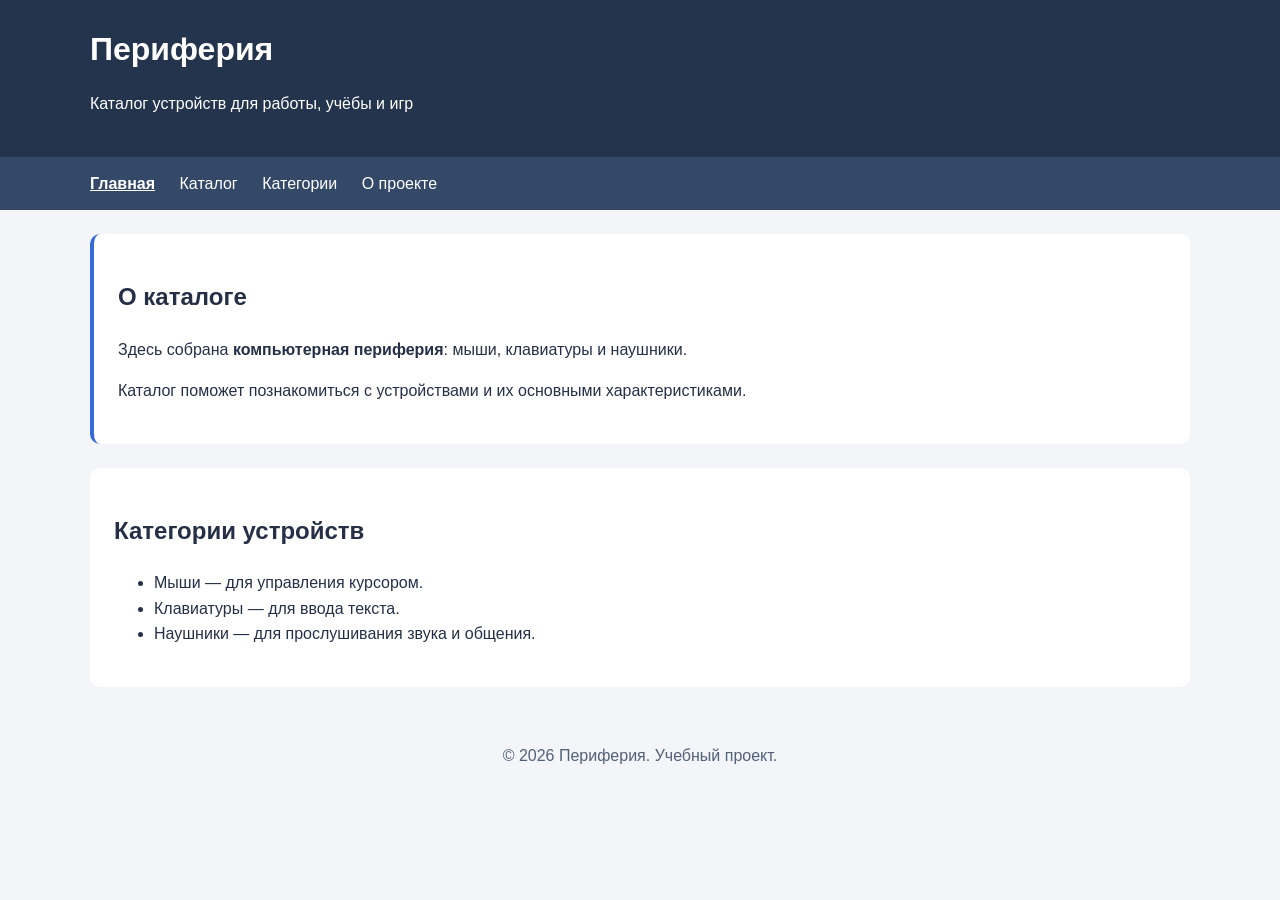
==== index.html @ 9208abf2 "feat: add initial peripheral catalog pages" ====
<!DOCTYPE html>
<html lang="ru">
<head>
    <meta charset="UTF-8">
    <meta name="viewport" content="width=device-width, initial-scale=1.0">
    <meta name="description"
          content="Учебный каталог компьютерных мышей, клавиатур и наушников.">

    <title>Периферия — главная</title>

    <link rel="stylesheet" href="css/style.css">
</head>
<body>
    <header class="site-header">
        <div class="container">
            <h1>Периферия</h1>
            <p>Каталог устройств для работы, учёбы и игр</p>
        </div>
    </header>

    <nav class="site-nav" aria-label="Основная навигация">
        <div class="container">
            <a href="index.html" aria-current="page">Главная</a>
            <a href="catalog.html">Каталог</a>
            <a href="#categories">Категории</a>
            <a href="#about">О проекте</a>
        </div>
    </nav>

    <main class="container">
        <section class="card" id="about">
            <h2>О каталоге</h2>
            <p>
                Здесь собрана <strong>компьютерная периферия</strong>:
                мыши, клавиатуры и наушники.
            </p>
            <p>
                Каталог поможет познакомиться с устройствами
                и их основными характеристиками.
            </p>
        </section>

        <section class="card" id="categories">
            <h2>Категории устройств</h2>
            <ul>
                <li>Мыши — для управления курсором.</li>
                <li>Клавиатуры — для ввода текста.</li>
                <li>Наушники — для прослушивания звука и общения.</li>
            </ul>
        </section>
    </main>

    <footer class="site-footer">
        <div class="container">
            <p>&copy; 2026 Периферия. Учебный проект.</p>
        </div>
    </footer>
</body>
</html>
---- css/style.css ----
/* Селектор тега: применяется ко всему телу страницы */
body {
    margin: 0;
    font-family: Arial, sans-serif;
    line-height: 1.6;
    color: #253047;
    background-color: #f3f5f8;
}

/* Селектор класса: ограничивает ширину содержимого */
.container {
    width: 90%;
    max-width: 1100px;
    margin: 0 auto;
}

.site-header {
    padding: 24px 0;
    color: #ffffff;
    background-color: #24344d;
}

.site-header h1 {
    margin: 0;
}

.site-nav {
    padding: 14px 0;
    background-color: #344968;
}

.site-nav a {
    display: inline-block;
    margin-right: 20px;
    color: #ffffff;
    text-decoration: none;
}

.site-nav a:hover {
    text-decoration: underline;
}

.card {
    margin: 24px 0;
    padding: 24px;
    background-color: #ffffff;
    border-radius: 10px;
}

/* Селектор идентификатора: применяется к одному разделу */
#about {
    border-left: 4px solid #356bd6;
}

.site-footer {
    padding: 16px 0;
    color: #526078;
    text-align: center;
}

/* Выделение ссылки на текущую страницу */
.site-nav a[aria-current="page"] {
    font-weight: bold;
    text-decoration: underline;
}

.catalog-section {
    padding: 24px 0;
}

/* Сетка автоматически подбирает количество столбцов */
.product-grid {
    display: grid;
    grid-template-columns: repeat(auto-fit, minmax(220px, 1fr));
    gap: 20px;
}

.product-card {
    margin: 0;
}

.product-card h3 {
    margin-top: 0;
}

.product-card ul {
    padding-left: 20px;
}

.product-image {
    display: block;
    width: 100%;
    height: 180px;
    object-fit: contain;
    margin-bottom: 16px;
}

.product-image-large {
    max-width: 400px;
    height: 260px;
    margin: 0 auto 24px;
}

.details-link {
    color: #2457b5;
    font-weight: bold;
}

.details-link:hover {
    text-decoration: none;
}

.specs-table {
    width: 100%;
    border-collapse: collapse;
}

.specs-table caption {
    margin-bottom: 10px;
    text-align: left;
    color: #526078;
}

.specs-table th,
.specs-table td {
    padding: 12px;
    border: 1px solid #d5dce6;
    text-align: left;
    /* Позволяет длинным словам переноситься в узких ячейках. */
    overflow-wrap: anywhere;
}

.specs-table thead {
    background-color: #edf2fa;
}

.selection-tip {
    border-left: 4px solid #356bd6;
}
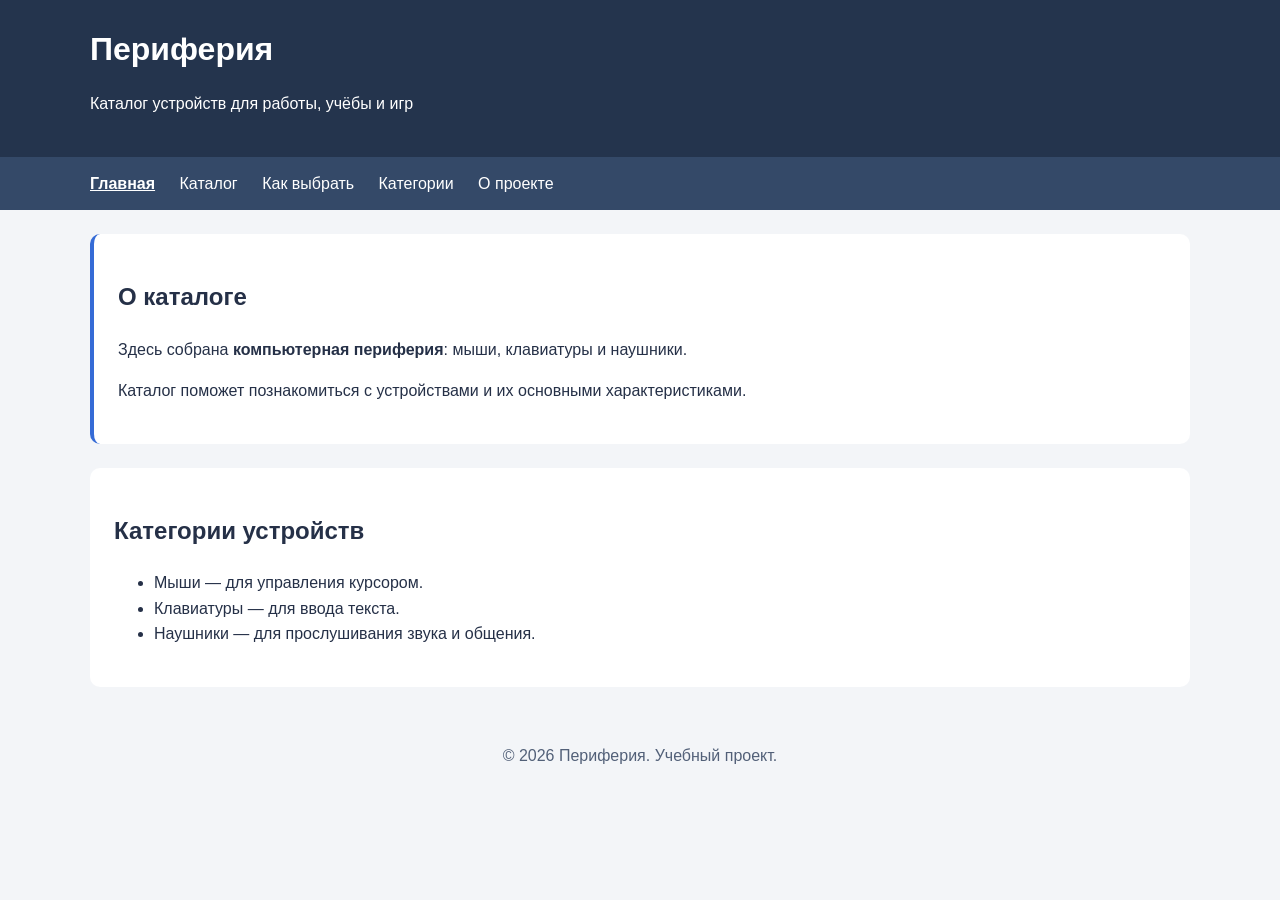
==== commit f7f18c24: "feat(guide): add peripheral selection guide" ====
--- a/index.html
+++ b/index.html
@@ -22,8 +22,9 @@
         <div class="container">
             <a href="index.html" aria-current="page">Главная</a>
             <a href="catalog.html">Каталог</a>
-            <a href="#categories">Категории</a>
-            <a href="#about">О проекте</a>
+            <a href="guide.html">Как выбрать</a>
+            <a href="index.html#categories">Категории</a>
+            <a href="index.html#about">О проекте</a>
         </div>
     </nav>
 
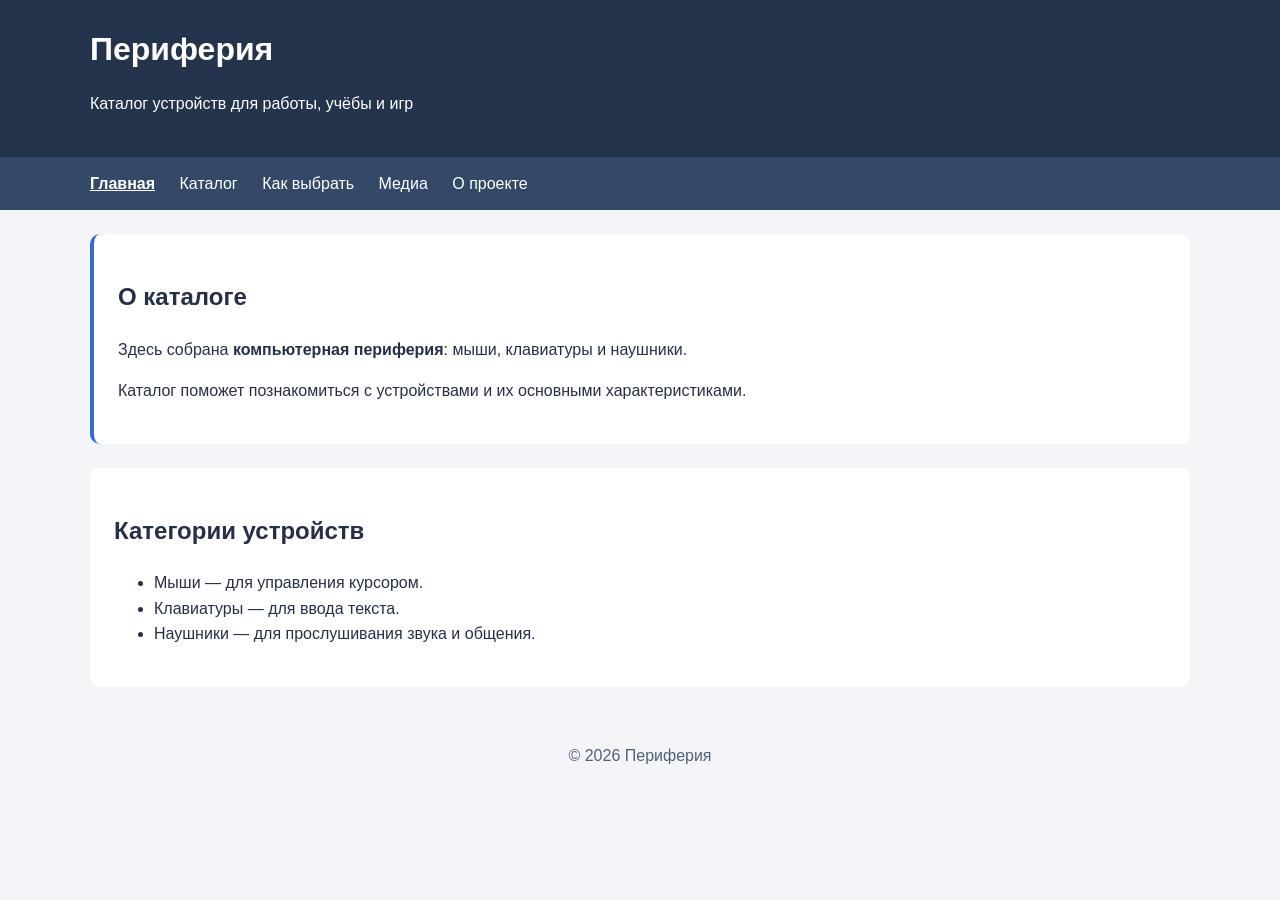
==== commit 38cc2a7e: "feat(media): add media page and simplify site copy" ====
--- a/index.html
+++ b/index.html
@@ -4,7 +4,7 @@
     <meta charset="UTF-8">
     <meta name="viewport" content="width=device-width, initial-scale=1.0">
     <meta name="description"
-          content="Учебный каталог компьютерных мышей, клавиатур и наушников.">
+          content="Каталог компьютерных мышей, клавиатур и наушников.">
 
     <title>Периферия — главная</title>
 
@@ -23,8 +23,8 @@
             <a href="index.html" aria-current="page">Главная</a>
             <a href="catalog.html">Каталог</a>
             <a href="guide.html">Как выбрать</a>
-            <a href="index.html#categories">Категории</a>
-            <a href="index.html#about">О проекте</a>
+            <a href="media.html">Медиа</a>
+            <a href="about.html">О проекте</a>
         </div>
     </nav>
 
@@ -53,7 +53,7 @@
 
     <footer class="site-footer">
         <div class="container">
-            <p>&copy; 2026 Периферия. Учебный проект.</p>
+            <p>&copy; 2026 Периферия</p>
         </div>
     </footer>
 </body>
--- a/css/style.css
+++ b/css/style.css
@@ -137,3 +137,13 @@
 .selection-tip {
     border-left: 4px solid #356bd6;
 }
+
+video,
+audio {
+    display: block;
+    width: 100%;
+}
+
+video {
+    height: auto;
+}
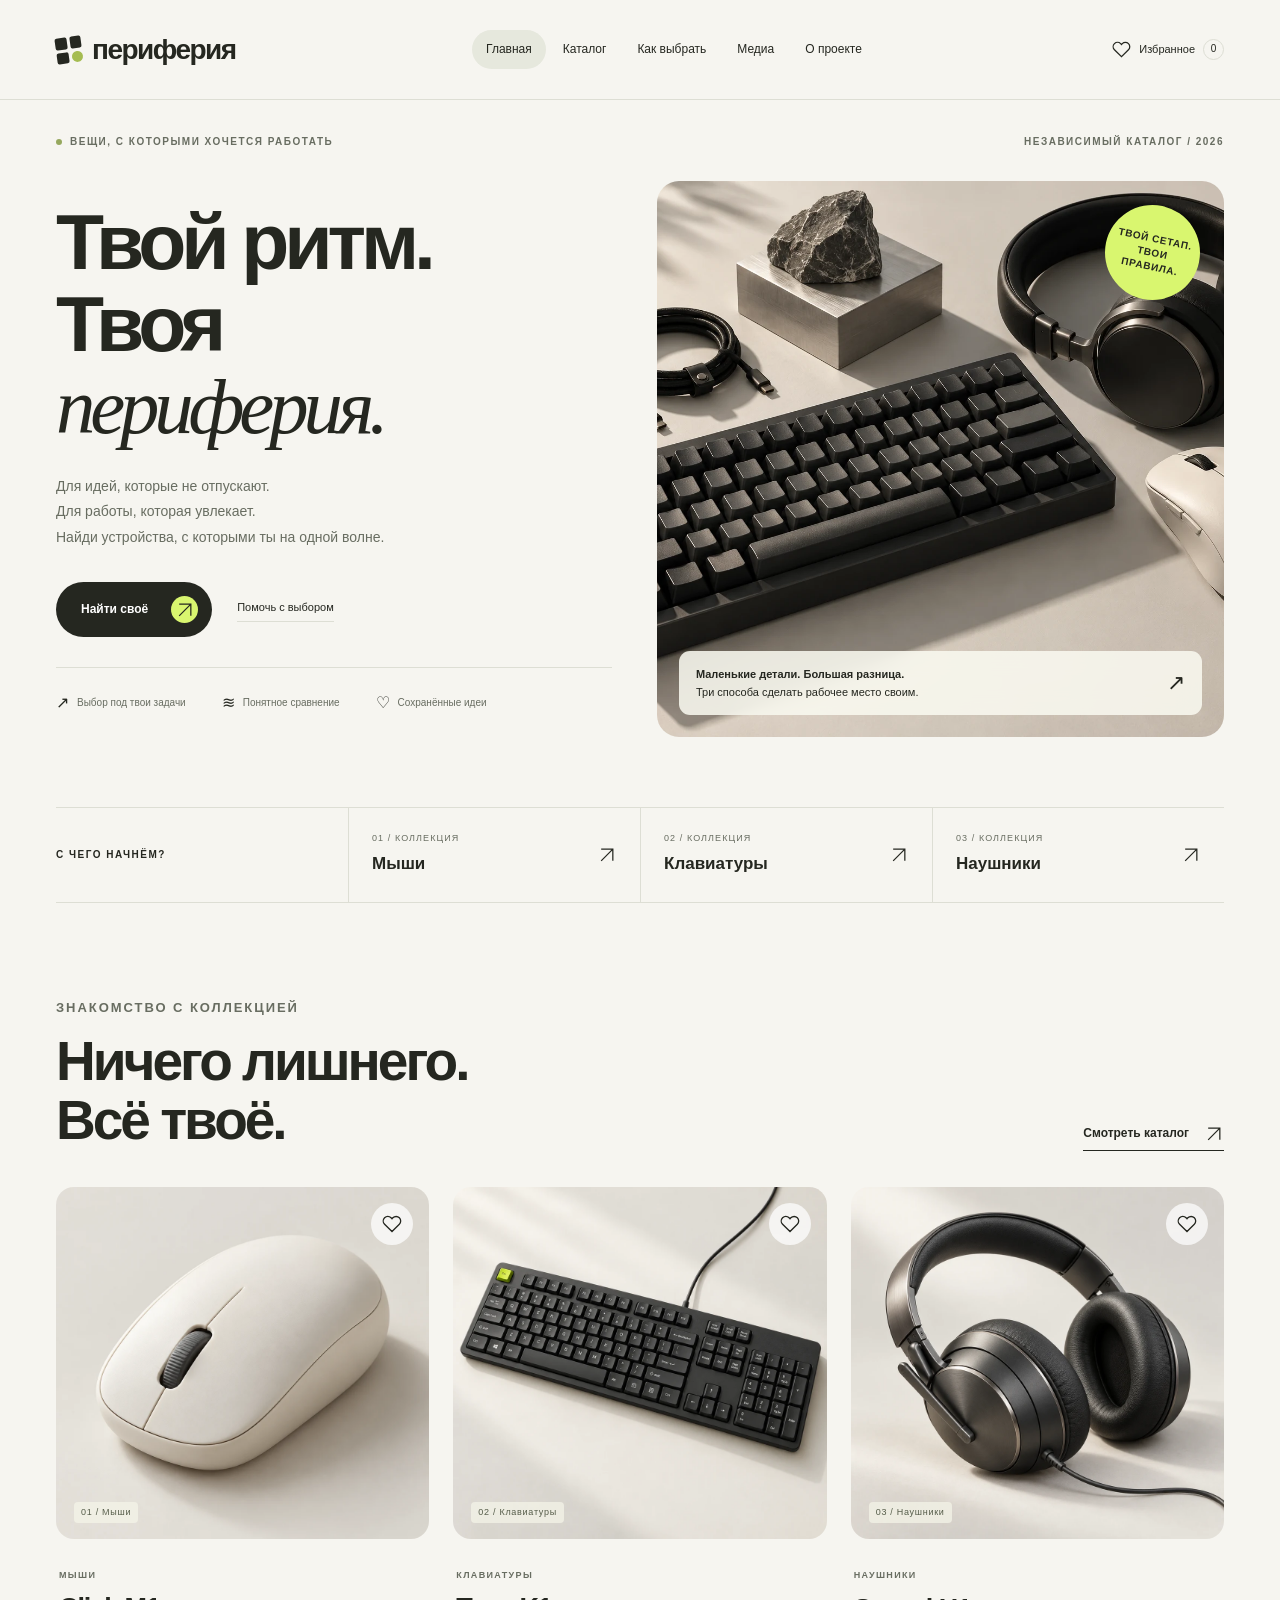
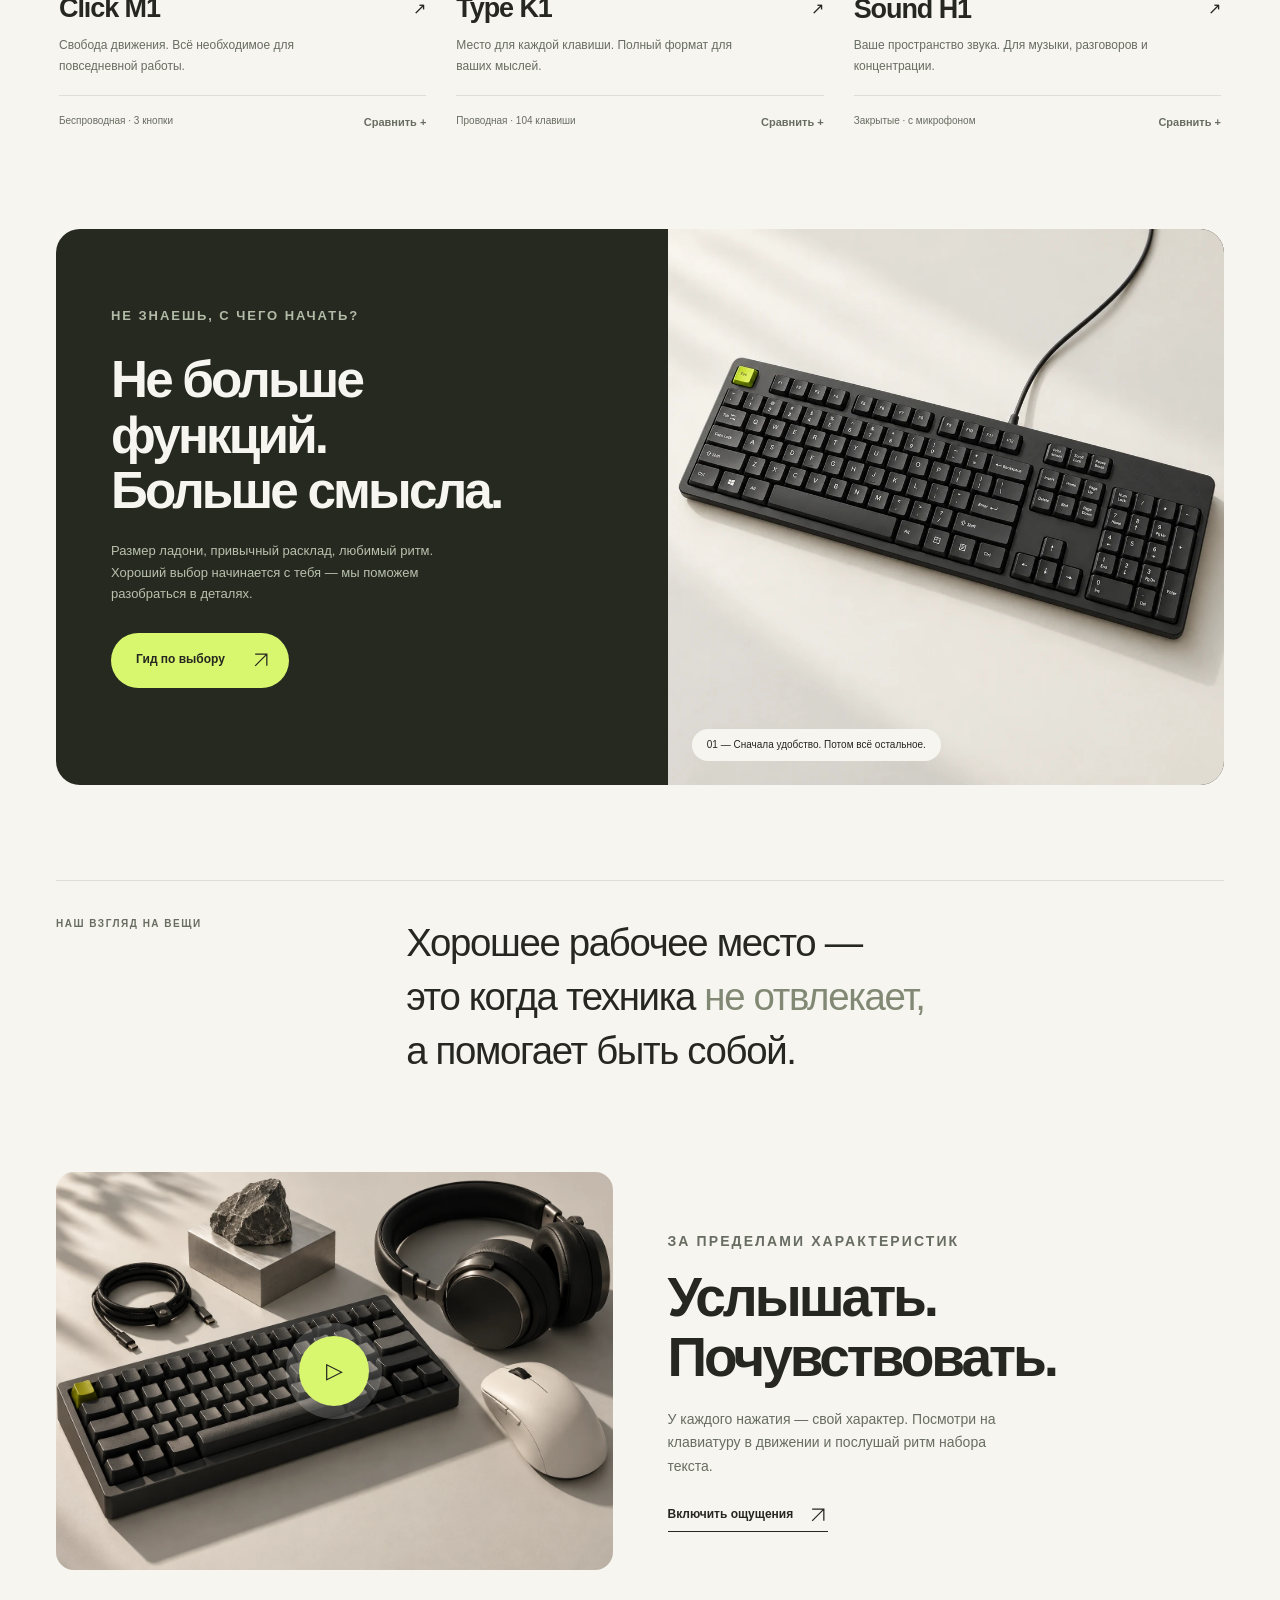
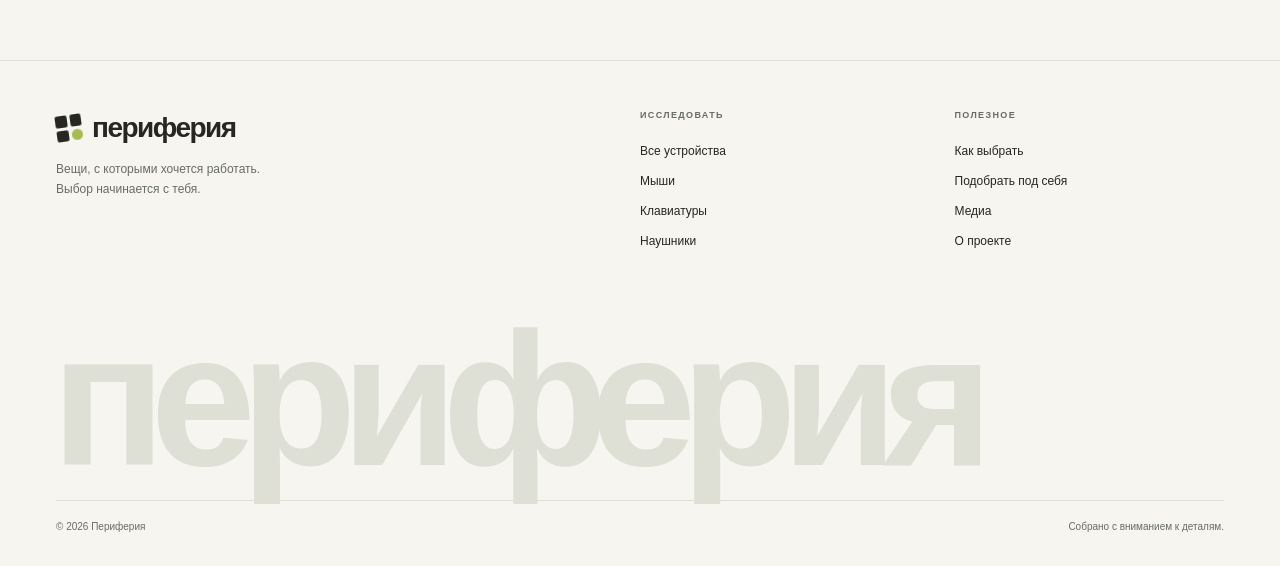
==== commit f64af4b1: "feat: redesign catalog and add interactive selection tools" ====
--- a/index.html
+++ b/index.html
@@ -1,60 +1,519 @@
 <!DOCTYPE html>
 <html lang="ru">
-<head>
+  <head>
     <meta charset="UTF-8">
-    <meta name="viewport" content="width=device-width, initial-scale=1.0">
-    <meta name="description"
-          content="Каталог компьютерных мышей, клавиатур и наушников.">
-
-    <title>Периферия — главная</title>
-
+    <meta name="viewport" content="width=device-width, initial-scale=1">
+    <meta name="theme-color" content="#f6f5f0">
+    <meta name="description" content="Мыши, клавиатуры и наушники для вашего рабочего пространства. Сравнивайте устройства, сохраняйте избранное и находите своё.">
+    <meta property="og:title" content="Периферия — вещи в твоём ритме">
+    <meta property="og:description" content="Мыши, клавиатуры и наушники для вашего рабочего пространства. Сравнивайте устройства, сохраняйте избранное и находите своё.">
+    <meta property="og:type" content="website">
+    <meta property="og:locale" content="ru_RU">
+    <title>
+      Периферия — вещи в твоём ритме
+    </title>
+    <link rel="icon" href="images/favicon.svg" type="image/svg+xml">
     <link rel="stylesheet" href="css/style.css">
-</head>
-<body>
+    <script src="js/app.js" defer>
+    </script>
+  </head>
+  <body>
+    <a class="skip-link" href="#main">
+      К содержанию
+    </a>
     <header class="site-header">
-        <div class="container">
-            <h1>Периферия</h1>
-            <p>Каталог устройств для работы, учёбы и игр</p>
-        </div>
+      <div class="container header-inner">
+        <a class="logo" href="index.html" aria-label="Периферия — главная">
+          <span class="logo-symbol" aria-hidden="true">
+            <i>
+            </i>
+            <i>
+            </i>
+            <i>
+            </i>
+            <i>
+            </i>
+          </span>
+          периферия
+        </a>
+        <nav class="main-nav" id="main-navigation" data-mobile-nav aria-label="Основная навигация">
+          <a href="index.html" aria-current="page">
+            Главная
+          </a>
+          <a href="catalog.html">
+            Каталог
+          </a>
+          <a href="guide.html">
+            Как выбрать
+          </a>
+          <a href="media.html">
+            Медиа
+          </a>
+          <a href="about.html">
+            О проекте
+          </a>
+        </nav>
+        <div class="header-actions">
+          <a class="favorite-link" href="catalog.html?favorites=1" aria-label="Открыть избранное">
+            <svg width="19" height="19" viewBox="0 0 24 24" fill="none" stroke="currentColor" stroke-width="1.6" aria-hidden="true">
+              <path d="M20.8 4.6a5.5 5.5 0 0 0-7.8 0L12 5.7l-1.1-1.1a5.5 5.5 0 0 0-7.8 7.8L12 21l8.8-8.6a5.5 5.5 0 0 0 0-7.8Z"/>
+            </svg>
+            <span>
+              Избранное
+            </span>
+            <span class="counter" data-favorite-count>
+              0
+            </span>
+          </a>
+          <button class="menu-toggle" type="button" data-menu-toggle aria-controls="main-navigation" aria-expanded="false" aria-label="Открыть меню">
+            <svg width="20" height="20" viewBox="0 0 24 24" fill="none" stroke="currentColor" stroke-width="1.5" aria-hidden="true">
+              <path d="M4 8h16M4 16h16"/>
+            </svg>
+          </button>
+        </div>
+      </div>
     </header>
-
-    <nav class="site-nav" aria-label="Основная навигация">
-        <div class="container">
-            <a href="index.html" aria-current="page">Главная</a>
-            <a href="catalog.html">Каталог</a>
-            <a href="guide.html">Как выбрать</a>
-            <a href="media.html">Медиа</a>
-            <a href="about.html">О проекте</a>
-        </div>
-    </nav>
-
-    <main class="container">
-        <section class="card" id="about">
-            <h2>О каталоге</h2>
+    <main id="main">
+      <div class="container hero">
+        <div class="hero-topline eyebrow">
+          <span class="live-dot">
+            Вещи, с которыми хочется работать
+          </span>
+          <span>
+            Независимый каталог / 2026
+          </span>
+        </div>
+        <div class="hero-grid">
+          <div class="hero-copy">
+            <h1>
+              Твой ритм.
+              <br>
+              Твоя
+              <br>
+              <em>
+                периферия.
+              </em>
+            </h1>
+            <p class="hero-description">
+              Для идей, которые не отпускают.
+              <br>
+              Для работы, которая увлекает.
+              <br>
+              Найди устройства, с которыми ты на одной волне.
+            </p>
+            <div class="hero-cta">
+              <a class="button " href="catalog.html">
+                Найти своё
+                <span class="arrow-circle">
+                  <svg width="20" height="20" viewBox="0 0 24 24" fill="none" stroke="currentColor" stroke-width="1.5" aria-hidden="true">
+                    <path d="M5 19 19 5M5 5h14v14"/>
+                  </svg>
+                </span>
+              </a>
+              <a class="hero-secondary" href="guide.html#finder">
+                Помочь с выбором
+              </a>
+            </div>
+            <div class="hero-notes">
+              <span>
+                <b>
+                  ↗
+                </b>
+                Выбор под твои задачи
+              </span>
+              <span>
+                <b>
+                  ≋
+                </b>
+                Понятное сравнение
+              </span>
+              <span>
+                <b>
+                  ♡
+                </b>
+                Сохранённые идеи
+              </span>
+            </div>
+          </div>
+          <div class="hero-visual">
+            <img src="images/hero.webp" alt="Клавиатура, мышь и наушники в лаконичном рабочем пространстве" width="1536" height="1024" fetchpriority="high">
+            <span class="hero-sticker" aria-hidden="true">
+              ТВОЙ СЕТАП.
+              <br>
+              ТВОИ
+              <br>
+              ПРАВИЛА.
+            </span>
+            <a class="photo-caption" href="catalog.html">
+              <span>
+                <strong>
+                  Маленькие детали. Большая разница.
+                </strong>
+                <br>
+                Три способа сделать рабочее место своим.
+              </span>
+              <span class="caption-arrow">
+                ↗
+              </span>
+            </a>
+          </div>
+        </div>
+      </div>
+      <div class="container category-strip" id="categories">
+        <div class="category-intro eyebrow">
+          С чего начнём?
+        </div>
+        <a href="catalog.html?category=mouse">
+          <span>
+            <small>
+              01 / КОЛЛЕКЦИЯ
+            </small>
+            <strong>
+              Мыши
+            </strong>
+          </span>
+          <svg width="20" height="20" viewBox="0 0 24 24" fill="none" stroke="currentColor" stroke-width="1.5" aria-hidden="true">
+            <path d="M5 19 19 5M5 5h14v14"/>
+          </svg>
+        </a>
+        <a href="catalog.html?category=keyboard">
+          <span>
+            <small>
+              02 / КОЛЛЕКЦИЯ
+            </small>
+            <strong>
+              Клавиатуры
+            </strong>
+          </span>
+          <svg width="20" height="20" viewBox="0 0 24 24" fill="none" stroke="currentColor" stroke-width="1.5" aria-hidden="true">
+            <path d="M5 19 19 5M5 5h14v14"/>
+          </svg>
+        </a>
+        <a href="catalog.html?category=headphones">
+          <span>
+            <small>
+              03 / КОЛЛЕКЦИЯ
+            </small>
+            <strong>
+              Наушники
+            </strong>
+          </span>
+          <svg width="20" height="20" viewBox="0 0 24 24" fill="none" stroke="currentColor" stroke-width="1.5" aria-hidden="true">
+            <path d="M5 19 19 5M5 5h14v14"/>
+          </svg>
+        </a>
+      </div>
+      <section class="container section" data-reveal>
+        <div class="section-heading">
+          <div>
+            <p class="eyebrow">
+              Знакомство с коллекцией
+            </p>
+            <h2>
+              Ничего лишнего.
+              <br>
+              Всё твоё.
+            </h2>
+          </div>
+          <a class="text-link" href="catalog.html">
+            Смотреть каталог
+            <svg width="20" height="20" viewBox="0 0 24 24" fill="none" stroke="currentColor" stroke-width="1.5" aria-hidden="true">
+              <path d="M5 19 19 5M5 5h14v14"/>
+            </svg>
+          </a>
+        </div>
+        <div class="product-grid" data-product-grid>
+          <article class="product-card">
+            <div class="product-visual">
+              <a href="mouse.html">
+                <img src="images/mouse-studio.webp" alt="Мыши: Click M1" width="1000" height="1000" loading="lazy">
+              </a>
+              <button class="icon-button favorite-button" data-favorite="mouse" aria-pressed="false" aria-label="Добавить Click M1 в избранное">
+                <svg width="19" height="19" viewBox="0 0 24 24" fill="none" stroke="currentColor" stroke-width="1.6" aria-hidden="true">
+                  <path d="M20.8 4.6a5.5 5.5 0 0 0-7.8 0L12 5.7l-1.1-1.1a5.5 5.5 0 0 0-7.8 7.8L12 21l8.8-8.6a5.5 5.5 0 0 0 0-7.8Z"/>
+                </svg>
+              </button>
+              <span class="product-index">
+                01 / Мыши
+              </span>
+            </div>
+            <div class="product-meta">
+              <span class="eyebrow">
+                Мыши
+              </span>
+              <a class="product-title" href="mouse.html">
+                <h3>
+                  Click M1
+                </h3>
+              </a>
+              <p>
+                Свобода движения. Всё необходимое для повседневной работы.
+              </p>
+              <div class="product-bottom">
+                <span>
+                  Беспроводная · 3 кнопки
+                </span>
+                <button class="text-button" data-compare="mouse" aria-pressed="false">
+                  Сравнить +
+                </button>
+              </div>
+            </div>
+          </article>
+          <article class="product-card">
+            <div class="product-visual">
+              <a href="keyboard.html">
+                <img src="images/keyboard-studio.webp" alt="Клавиатуры: Type K1" width="1000" height="1000" loading="lazy">
+              </a>
+              <button class="icon-button favorite-button" data-favorite="keyboard" aria-pressed="false" aria-label="Добавить Type K1 в избранное">
+                <svg width="19" height="19" viewBox="0 0 24 24" fill="none" stroke="currentColor" stroke-width="1.6" aria-hidden="true">
+                  <path d="M20.8 4.6a5.5 5.5 0 0 0-7.8 0L12 5.7l-1.1-1.1a5.5 5.5 0 0 0-7.8 7.8L12 21l8.8-8.6a5.5 5.5 0 0 0 0-7.8Z"/>
+                </svg>
+              </button>
+              <span class="product-index">
+                02 / Клавиатуры
+              </span>
+            </div>
+            <div class="product-meta">
+              <span class="eyebrow">
+                Клавиатуры
+              </span>
+              <a class="product-title" href="keyboard.html">
+                <h3>
+                  Type K1
+                </h3>
+              </a>
+              <p>
+                Место для каждой клавиши. Полный формат для ваших мыслей.
+              </p>
+              <div class="product-bottom">
+                <span>
+                  Проводная · 104 клавиши
+                </span>
+                <button class="text-button" data-compare="keyboard" aria-pressed="false">
+                  Сравнить +
+                </button>
+              </div>
+            </div>
+          </article>
+          <article class="product-card">
+            <div class="product-visual">
+              <a href="headphones.html">
+                <img src="images/headphones-studio.webp" alt="Наушники: Sound H1" width="1000" height="1000" loading="lazy">
+              </a>
+              <button class="icon-button favorite-button" data-favorite="headphones" aria-pressed="false" aria-label="Добавить Sound H1 в избранное">
+                <svg width="19" height="19" viewBox="0 0 24 24" fill="none" stroke="currentColor" stroke-width="1.6" aria-hidden="true">
+                  <path d="M20.8 4.6a5.5 5.5 0 0 0-7.8 0L12 5.7l-1.1-1.1a5.5 5.5 0 0 0-7.8 7.8L12 21l8.8-8.6a5.5 5.5 0 0 0 0-7.8Z"/>
+                </svg>
+              </button>
+              <span class="product-index">
+                03 / Наушники
+              </span>
+            </div>
+            <div class="product-meta">
+              <span class="eyebrow">
+                Наушники
+              </span>
+              <a class="product-title" href="headphones.html">
+                <h3>
+                  Sound H1
+                </h3>
+              </a>
+              <p>
+                Ваше пространство звука. Для музыки, разговоров и концентрации.
+              </p>
+              <div class="product-bottom">
+                <span>
+                  Закрытые · с микрофоном
+                </span>
+                <button class="text-button" data-compare="headphones" aria-pressed="false">
+                  Сравнить +
+                </button>
+              </div>
+            </div>
+          </article>
+        </div>
+      </section>
+      <section class="container" data-reveal>
+        <div class="editorial-panel">
+          <div class="editorial-copy">
+            <p class="eyebrow">
+              Не знаешь, с чего начать?
+            </p>
+            <h2>
+              Не больше
+              <br>
+              функций.
+              <br>
+              Больше смысла.
+            </h2>
             <p>
-                Здесь собрана <strong>компьютерная периферия</strong>:
-                мыши, клавиатуры и наушники.
-            </p>
+              Размер ладони, привычный расклад, любимый ритм. Хороший выбор начинается с тебя — мы поможем разобраться в деталях.
+            </p>
+            <a class="button button--lime" href="guide.html">
+              Гид по выбору
+              <span class="arrow-circle">
+                <svg width="20" height="20" viewBox="0 0 24 24" fill="none" stroke="currentColor" stroke-width="1.5" aria-hidden="true">
+                  <path d="M5 19 19 5M5 5h14v14"/>
+                </svg>
+              </span>
+            </a>
+          </div>
+          <div class="editorial-art">
+            <img src="images/keyboard-studio.webp" alt="Полноразмерная клавиатура с акцентной клавишей" width="1000" height="1000" loading="lazy">
+            <span class="mini-label">
+              01 — Сначала удобство. Потом всё остальное.
+            </span>
+          </div>
+        </div>
+      </section>
+      <section class="container section" data-reveal>
+        <div class="manifesto">
+          <p class="eyebrow">
+            Наш взгляд на вещи
+          </p>
+          <p class="manifesto-text">
+            Хорошее рабочее место —
+            <br>
+            это когда техника
+            <span>
+              не отвлекает,
+            </span>
+            <br>
+            а помогает быть собой.
+          </p>
+        </div>
+      </section>
+      <section class="container media-teaser" data-reveal>
+        <a href="media.html" class="teaser-image" aria-label="Перейти к видео и звуку клавиатуры">
+          <img src="images/hero.webp" alt="Детали рабочего пространства" width="1536" height="1024" loading="lazy">
+          <span class="teaser-play">
+            <span aria-hidden="true">
+              ▷
+            </span>
+          </span>
+        </a>
+        <div class="teaser-copy">
+          <p class="eyebrow">
+            За пределами характеристик
+          </p>
+          <h2>
+            Услышать.
+            <br>
+            Почувствовать.
+          </h2>
+          <p>
+            У каждого нажатия — свой характер. Посмотри на клавиатуру в движении и послушай ритм набора текста.
+          </p>
+          <a class="text-link" href="media.html">
+            Включить ощущения
+            <svg width="20" height="20" viewBox="0 0 24 24" fill="none" stroke="currentColor" stroke-width="1.5" aria-hidden="true">
+              <path d="M5 19 19 5M5 5h14v14"/>
+            </svg>
+          </a>
+        </div>
+      </section>
+    </main>
+    <footer class="site-footer">
+      <div class="container">
+        <div class="footer-top">
+          <div class="footer-brand">
+            <a class="logo" href="index.html" aria-label="Периферия — главная">
+              <span class="logo-symbol" aria-hidden="true">
+                <i>
+                </i>
+                <i>
+                </i>
+                <i>
+                </i>
+                <i>
+                </i>
+              </span>
+              периферия
+            </a>
             <p>
-                Каталог поможет познакомиться с устройствами
-                и их основными характеристиками.
-            </p>
-        </section>
-
-        <section class="card" id="categories">
-            <h2>Категории устройств</h2>
-            <ul>
-                <li>Мыши — для управления курсором.</li>
-                <li>Клавиатуры — для ввода текста.</li>
-                <li>Наушники — для прослушивания звука и общения.</li>
-            </ul>
-        </section>
-    </main>
-
-    <footer class="site-footer">
-        <div class="container">
-            <p>&copy; 2026 Периферия</p>
-        </div>
+              Вещи, с которыми хочется работать.
+              <br>
+              Выбор начинается с тебя.
+            </p>
+          </div>
+          <div class="footer-links">
+            <p class="eyebrow">
+              Исследовать
+            </p>
+            <a href="catalog.html">
+              Все устройства
+            </a>
+            <a href="catalog.html?category=mouse">
+              Мыши
+            </a>
+            <a href="catalog.html?category=keyboard">
+              Клавиатуры
+            </a>
+            <a href="catalog.html?category=headphones">
+              Наушники
+            </a>
+          </div>
+          <div class="footer-links">
+            <p class="eyebrow">
+              Полезное
+            </p>
+            <a href="guide.html">
+              Как выбрать
+            </a>
+            <a href="guide.html#finder">
+              Подобрать под себя
+            </a>
+            <a href="media.html">
+              Медиа
+            </a>
+            <a href="about.html">
+              О проекте
+            </a>
+          </div>
+        </div>
+        <div class="footer-word" aria-hidden="true">
+          периферия
+        </div>
+        <div class="footer-bottom">
+          <span>
+            © 2026 Периферия
+          </span>
+          <span>
+            Собрано с вниманием к деталям.
+          </span>
+        </div>
+      </div>
     </footer>
-</body>
+    <div class="compare-bar" data-compare-bar hidden>
+      <span>
+        В сравнении:
+        <b data-compare-count>
+          0
+        </b>
+      </span>
+      <button class="button button--lime" type="button" data-open-compare>
+        Сравнить устройства
+        <svg width="20" height="20" viewBox="0 0 24 24" fill="none" stroke="currentColor" stroke-width="1.5" aria-hidden="true">
+          <path d="M5 19 19 5M5 5h14v14"/>
+        </svg>
+      </button>
+      <button type="button" data-clear-compare>
+        Сбросить
+      </button>
+    </div>
+    <dialog class="compare-dialog" id="compare-dialog" aria-labelledby="compare-title">
+      <div class="dialog-heading">
+        <h2 id="compare-title">
+          Всё рядом.
+        </h2>
+        <button type="button" class="icon-button" data-close-dialog aria-label="Закрыть сравнение">
+          ✕
+        </button>
+      </div>
+      <div data-compare-content>
+      </div>
+    </dialog>
+    <div class="toast" data-toast role="status" hidden>
+    </div>
+  </body>
 </html>
--- a/css/style.css
+++ b/css/style.css
@@ -1,149 +1,2221 @@
-/* Селектор тега: применяется ко всему телу страницы */
+:root {
+  --paper:#f6f5f0;
+  --ink:#252720;
+  --muted:#686d61;
+  --line:#ddded4;
+  --lime:#d9f66f;
+  --surface:#eeeee6;
+  --dark:#252920;
+}
+
+* {
+  box-sizing:border-box;
+}
+
+html {
+  scroll-behavior:smooth;
+  scroll-padding-top:35px;
+}
+
 body {
-    margin: 0;
-    font-family: Arial, sans-serif;
-    line-height: 1.6;
-    color: #253047;
-    background-color: #f3f5f8;
-}
-
-/* Селектор класса: ограничивает ширину содержимого */
+  margin:0;
+  background:var(--paper);
+  color:var(--ink);
+  font:16px/1.65 'Segoe UI',Arial,sans-serif;
+  -webkit-font-smoothing:antialiased;
+}
+
+button,input,select {
+  font:inherit;
+  color:inherit;
+}
+
+a {
+  color:inherit;
+  text-decoration:none;
+}
+
+button {
+  cursor:pointer;
+}
+
+img,video {
+  display:block;
+  max-width:100%;
+}
+
+svg {
+  vertical-align:middle;
+  flex-shrink:0;
+}
+
+h1,h2,h3,p {
+  margin:0;
+}
+
+h1,h2,h3 {
+  font-weight:550;
+  line-height:1.08;
+  letter-spacing:-.055em;
+}
+
+h1 {
+  font-size:clamp(54px,7vw,100px);
+}
+
+h2 {
+  font-size:clamp(36px,4.3vw,64px);
+}
+
+h3 {
+  font-size:27px;
+  letter-spacing:-.04em;
+}
+
+p {
+  color:var(--muted);
+}
+
+[hidden] {
+  display:none!important;
+}
+
+::selection {
+  background:var(--lime);
+}
+
+:focus-visible {
+  outline:3px solid #708b30;
+  outline-offset:5px;
+}
+
+button:disabled {
+  opacity:.45;
+  cursor:default;
+}
+
 .container {
-    width: 90%;
-    max-width: 1100px;
-    margin: 0 auto;
+  width:calc(100% - 112px);
+  max-width:1360px;
+  margin-inline:auto;
+}
+
+.section {
+  padding-block:95px;
+}
+
+.eyebrow {
+  font-size:10px;
+  letter-spacing:.15em;
+  text-transform:uppercase;
+  font-weight:650;
+  line-height:1.5;
+}
+
+.muted {
+  color:var(--muted);
+}
+
+.skip-link {
+  position:fixed;
+  top:-100px;
+  left:20px;
+  z-index:100;
+  padding:12px;
+  background:var(--lime);
+}
+
+.skip-link:focus {
+  top:10px;
 }
 
 .site-header {
-    padding: 24px 0;
-    color: #ffffff;
-    background-color: #24344d;
-}
-
-.site-header h1 {
-    margin: 0;
-}
-
-.site-nav {
-    padding: 14px 0;
-    background-color: #344968;
-}
-
-.site-nav a {
-    display: inline-block;
-    margin-right: 20px;
-    color: #ffffff;
-    text-decoration: none;
-}
-
-.site-nav a:hover {
-    text-decoration: underline;
-}
-
-.card {
-    margin: 24px 0;
-    padding: 24px;
-    background-color: #ffffff;
-    border-radius: 10px;
-}
-
-/* Селектор идентификатора: применяется к одному разделу */
-#about {
-    border-left: 4px solid #356bd6;
+  height:100px;
+  border-bottom:1px solid var(--line);
+  position:relative;
+  z-index:30;
+  background:var(--paper);
+}
+
+.header-inner {
+  height:100%;
+  display:flex;
+  justify-content:space-between;
+  align-items:center;
+  gap:24px;
+}
+
+.logo {
+  display:inline-flex;
+  align-items:center;
+  gap:10px;
+  font-size:28px;
+  font-weight:750;
+  letter-spacing:-1.5px;
+  line-height:1;
+}
+
+.logo-symbol {
+  width:26px;
+  height:26px;
+  display:grid;
+  grid-template-columns:repeat(2,1fr);
+  gap:3px;
+  transform:rotate(-8deg);
+}
+
+.logo-symbol i {
+  background:currentColor;
+  border-radius:2px;
+}
+
+.logo-symbol i:last-child {
+  border-radius:50%;
+  background:#a5bc51;
+}
+
+.main-nav {
+  display:flex;
+  align-items:center;
+  gap:3px;
+}
+
+.main-nav a {
+  font-size:12px;
+  padding:10px 14px;
+  border-radius:30px;
+  transition:background .2s;
+}
+
+.main-nav a:hover,.main-nav a[aria-current=page] {
+  background:#e6e8dd;
+}
+
+.header-actions {
+  display:flex;
+  align-items:center;
+  gap:15px;
+}
+
+.favorite-link {
+  display:flex;
+  align-items:center;
+  gap:8px;
+  font-size:11px;
+}
+
+.counter {
+  width:21px;
+  height:21px;
+  border:1px solid var(--line);
+  border-radius:50%;
+  display:grid;
+  place-items:center;
+  font-size:10px;
+}
+
+.menu-toggle {
+  display:none;
+}
+
+.icon-button,.menu-toggle {
+  width:42px;
+  height:42px;
+  border:1px solid var(--line);
+  background:transparent;
+  border-radius:50%;
+  place-items:center;
+}
+
+.icon-button {
+  display:inline-grid;
+  transition:background .2s;
+}
+
+.icon-button:hover {
+  background:var(--lime);
+}
+
+.button {
+  display:inline-flex;
+  align-items:center;
+  justify-content:center;
+  gap:23px;
+  padding:13px 24px;
+  min-height:53px;
+  border:1px solid transparent;
+  border-radius:40px;
+  background:var(--ink);
+  color:#fff;
+  font-size:12px;
+  font-weight:600;
+  transition:transform .2s,background .2s;
+}
+
+.button:hover {
+  transform:translateY(-2px);
+  background:#474f3b;
+}
+
+.button--lime {
+  background:var(--lime);
+  color:var(--ink);
+}
+
+.button--lime:hover {
+  background:#c9e85e;
+}
+
+.button--outline {
+  background:transparent;
+  color:var(--ink);
+  border-color:var(--line);
+}
+
+.button--outline:hover {
+  background:var(--surface);
+}
+
+.arrow-circle {
+  width:27px;
+  height:27px;
+  display:grid;
+  place-items:center;
+  border-radius:50%;
+  background:var(--lime);
+  color:var(--ink);
+  margin-right:-11px;
+}
+
+.text-link {
+  display:inline-flex;
+  align-items:center;
+  gap:15px;
+  border-bottom:1px solid var(--ink);
+  padding-bottom:6px;
+  font-size:12px;
+  font-weight:600;
+  transition:gap .2s;
+}
+
+.text-link:hover {
+  gap:22px;
+}
+
+.hero {
+  padding-top:34px;
+  padding-bottom:45px;
+}
+
+.hero-topline {
+  display:flex;
+  justify-content:space-between;
+  padding-bottom:28px;
+  color:var(--muted);
+}
+
+.live-dot {
+  display:flex;
+  align-items:center;
+  gap:8px;
+}
+
+.live-dot:before {
+  content:'';
+  width:6px;
+  height:6px;
+  background:#96a85e;
+  border-radius:50%;
+}
+
+.hero-grid {
+  display:grid;
+  grid-template-columns:1fr 1.02fr;
+  gap:45px;
+  align-items:center;
+}
+
+.hero-copy {
+  padding-block:25px;
+  animation:arrive .9s both;
+}
+
+.hero h1 {
+  font-size:clamp(62px,6.15vw,97px);
+  line-height:1.04;
+  letter-spacing:-.065em;
+}
+
+.hero h1 em {
+  font-family:Georgia,serif;
+  font-weight:400;
+}
+
+.hero-description {
+  max-width:350px;
+  margin-top:26px;
+  font-size:14px;
+  line-height:1.85;
+}
+
+.hero-cta {
+  display:flex;
+  align-items:center;
+  gap:25px;
+  margin-top:31px;
+}
+
+.hero-secondary {
+  font-size:11px;
+  border-bottom:1px solid var(--line);
+  padding-bottom:5px;
+}
+
+.hero-visual {
+  position:relative;
+  aspect-ratio:1.02;
+  border-radius:22px;
+  overflow:hidden;
+  background:#e9e8e2;
+  animation:arrive 1.1s .1s both;
+}
+
+.hero-visual>img {
+  width:100%;
+  height:100%;
+  object-fit:cover;
+  transition:transform 1s;
+}
+
+.hero-visual:hover>img {
+  transform:scale(1.04);
+}
+
+.hero-sticker {
+  position:absolute;
+  right:24px;
+  top:24px;
+  display:grid;
+  place-content:center;
+  text-align:center;
+  background:var(--lime);
+  width:95px;
+  height:95px;
+  border-radius:50%;
+  font-size:10px;
+  font-weight:750;
+  line-height:1.4;
+  letter-spacing:.07em;
+  transform:rotate(12deg);
+}
+
+.photo-caption {
+  position:absolute;
+  bottom:22px;
+  left:22px;
+  right:22px;
+  padding:14px 17px;
+  border-radius:11px;
+  background:#fafaf1dd;
+  backdrop-filter:blur(10px);
+  display:flex;
+  justify-content:space-between;
+  align-items:center;
+  gap:10px;
+  font-size:11px;
+}
+
+.caption-arrow {
+  font-size:22px;
+}
+
+.hero-notes {
+  display:flex;
+  gap:36px;
+  border-top:1px solid var(--line);
+  padding-top:22px;
+  margin-top:30px;
+  font-size:10px;
+  color:var(--muted);
+}
+
+.hero-notes span {
+  display:flex;
+  align-items:center;
+  gap:8px;
+}
+
+.hero-notes b {
+  font-size:16px;
+  font-weight:400;
+  color:var(--ink);
+}
+
+.category-strip {
+  display:grid;
+  grid-template-columns:1fr repeat(3,1fr);
+  border-block:1px solid var(--line);
+  margin-top:20px;
+}
+
+.category-intro {
+  padding:25px 15px 25px 0;
+  display:flex;
+  align-items:center;
+}
+
+.category-strip>a {
+  border-left:1px solid var(--line);
+  padding:23px;
+  display:flex;
+  align-items:center;
+  justify-content:space-between;
+  gap:10px;
+  transition:background .2s;
+}
+
+.category-strip>a:hover {
+  background:var(--lime);
+}
+
+.category-strip small {
+  display:block;
+  font-size:9px;
+  letter-spacing:.12em;
+  color:var(--muted);
+  margin-bottom:5px;
+}
+
+.category-strip strong {
+  font-size:17px;
+  font-weight:550;
+}
+
+.section-heading {
+  display:flex;
+  justify-content:space-between;
+  align-items:end;
+  gap:30px;
+  margin-bottom:36px;
+}
+
+.section-heading .eyebrow {
+  color:var(--muted);
+  margin-bottom:15px;
+}
+
+.section-heading p {
+  font-size:13px;
+  max-width:330px;
+}
+
+.product-grid {
+  display:grid;
+  grid-template-columns:repeat(3,minmax(0,1fr));
+  gap:24px;
+}
+
+.product-card {
+  min-width:0;
+}
+
+.product-visual {
+  position:relative;
+  aspect-ratio:1.06;
+  border-radius:18px;
+  overflow:hidden;
+  background:#e9e8e2;
+}
+
+.product-visual>a {
+  display:block;
+  height:100%;
+}
+
+.product-visual img {
+  width:100%;
+  height:100%;
+  object-fit:cover;
+  transition:transform .7s cubic-bezier(.2,.6,.25,1);
+}
+
+.product-visual:hover img {
+  transform:scale(1.055);
+}
+
+.favorite-button {
+  position:absolute;
+  right:16px;
+  top:16px;
+  background:#ffffffba;
+  border:0;
+}
+
+.favorite-button[aria-pressed=true] {
+  background:var(--lime);
+}
+
+.favorite-button[aria-pressed=true] svg {
+  fill:currentColor;
+}
+
+.product-index {
+  position:absolute;
+  left:18px;
+  bottom:16px;
+  font-size:9px;
+  letter-spacing:.08em;
+  background:#f5f5e9b8;
+  border-radius:4px;
+  padding:3px 7px;
+  color:#555c49;
+}
+
+.product-meta {
+  padding:21px 3px 0;
+}
+
+.product-meta>.eyebrow {
+  color:var(--muted);
+  font-size:9px;
+}
+
+.product-title {
+  display:block;
+  margin-top:8px;
+}
+
+.product-title h3 {
+  font-size:27px;
+}
+
+.product-meta>p {
+  font-size:12px;
+  margin-top:11px;
+  line-height:1.75;
+  max-width:300px;
+}
+
+.product-bottom {
+  border-top:1px solid var(--line);
+  margin-top:18px;
+  padding-top:14px;
+  display:flex;
+  justify-content:space-between;
+  align-items:center;
+  gap:10px;
+  font-size:10px;
+  color:var(--muted);
+}
+
+.text-button {
+  border:0;
+  background:none;
+  padding:3px 0;
+  font-size:11px;
+  font-weight:600;
+  white-space:nowrap;
+}
+
+.text-button:hover {
+  text-decoration:underline;
+}
+
+.text-button[aria-pressed=true] {
+  color:#576e1f;
+}
+
+.editorial-panel {
+  display:grid;
+  grid-template-columns:1.1fr 1fr;
+  background:var(--dark);
+  color:var(--paper);
+  border-radius:24px;
+  overflow:hidden;
+  min-height:430px;
+}
+
+.editorial-copy {
+  padding:55px;
+}
+
+.editorial-copy .eyebrow {
+  color:#b2bba6;
+}
+
+.editorial-copy h2 {
+  font-size:clamp(38px,4vw,62px);
+  margin-top:27px;
+}
+
+.editorial-copy p {
+  font-size:13px;
+  color:#b9c1ad;
+  max-width:350px;
+  margin-top:22px;
+}
+
+.editorial-copy .button {
+  margin-top:28px;
+}
+
+.editorial-art {
+  position:relative;
+  background:#e9e8e2;
+  overflow:hidden;
+}
+
+.editorial-art img {
+  width:100%;
+  height:100%;
+  object-fit:cover;
+}
+
+.mini-label {
+  position:absolute;
+  bottom:24px;
+  left:24px;
+  font-size:10px;
+  padding:8px 15px;
+  background:var(--paper);
+  border-radius:25px;
+}
+
+.manifesto {
+  display:grid;
+  grid-template-columns:.55fr 1.45fr;
+  gap:40px;
+  border-top:1px solid var(--line);
+  padding-top:35px;
+}
+
+.manifesto-text {
+  font-size:clamp(27px,3vw,44px);
+  letter-spacing:-.035em;
+  line-height:1.4;
+  color:var(--ink);
+}
+
+.manifesto-text span {
+  color:#818975;
+}
+
+.media-teaser {
+  display:grid;
+  grid-template-columns:1fr 1fr;
+  gap:55px;
+  align-items:center;
+}
+
+.teaser-image {
+  aspect-ratio:1.4;
+  border-radius:18px;
+  position:relative;
+  overflow:hidden;
+  background:var(--surface);
+}
+
+.teaser-image img {
+  width:100%;
+  height:100%;
+  object-fit:cover;
+}
+
+.teaser-play {
+  position:absolute;
+  inset:0;
+  display:grid;
+  place-items:center;
+}
+
+.teaser-play span {
+  width:70px;
+  height:70px;
+  border-radius:50%;
+  background:var(--lime);
+  display:grid;
+  place-items:center;
+  font-size:22px;
+  box-shadow:0 0 0 13px #ffffff30;
+}
+
+.teaser-copy h2 {
+  margin-top:16px;
+}
+
+.teaser-copy p {
+  font-size:14px;
+  margin-top:21px;
+  max-width:360px;
+}
+
+.teaser-copy .text-link {
+  margin-top:27px;
 }
 
 .site-footer {
-    padding: 16px 0;
-    color: #526078;
-    text-align: center;
-}
-
-/* Выделение ссылки на текущую страницу */
-.site-nav a[aria-current="page"] {
-    font-weight: bold;
-    text-decoration: underline;
-}
-
-.catalog-section {
-    padding: 24px 0;
-}
-
-/* Сетка автоматически подбирает количество столбцов */
-.product-grid {
-    display: grid;
-    grid-template-columns: repeat(auto-fit, minmax(220px, 1fr));
-    gap: 20px;
-}
-
-.product-card {
-    margin: 0;
-}
-
-.product-card h3 {
-    margin-top: 0;
-}
-
-.product-card ul {
-    padding-left: 20px;
-}
-
-.product-image {
-    display: block;
-    width: 100%;
-    height: 180px;
-    object-fit: contain;
-    margin-bottom: 16px;
-}
-
-.product-image-large {
-    max-width: 400px;
-    height: 260px;
-    margin: 0 auto 24px;
-}
-
-.details-link {
-    color: #2457b5;
-    font-weight: bold;
-}
-
-.details-link:hover {
-    text-decoration: none;
+  border-top:1px solid var(--line);
+  margin-top:90px;
+  padding-top:48px;
+  overflow:hidden;
+}
+
+.footer-top {
+  display:grid;
+  grid-template-columns:2fr 1fr 1fr;
+  gap:45px;
+}
+
+.footer-brand p {
+  font-size:12px;
+  max-width:270px;
+  margin-top:18px;
+}
+
+.footer-links .eyebrow {
+  color:var(--muted);
+  margin-bottom:15px;
+  font-size:9px;
+}
+
+.footer-links a {
+  display:block;
+  font-size:12px;
+  padding:5px 0;
+}
+
+.footer-links a:hover {
+  text-decoration:underline;
+}
+
+.footer-word {
+  font-size:clamp(60px,14.8vw,230px);
+  line-height:1.05;
+  letter-spacing:-.08em;
+  font-weight:600;
+  color:#dedfd5;
+  margin-left:-.025em;
+  margin-top:45px;
+  user-select:none;
+}
+
+.footer-bottom {
+  border-top:1px solid var(--line);
+  display:flex;
+  justify-content:space-between;
+  gap:20px;
+  padding-block:18px 30px;
+  font-size:10px;
+  color:var(--muted);
+}
+
+.page-hero {
+  padding-block:60px 45px;
+}
+
+.breadcrumb {
+  display:flex;
+  gap:10px;
+  font-size:10px;
+  color:var(--muted);
+  margin-bottom:35px;
+}
+
+.breadcrumb a:hover {
+  color:var(--ink);
+}
+
+.page-hero .eyebrow {
+  margin-bottom:20px;
+  color:var(--muted);
+}
+
+.page-hero-row {
+  display:flex;
+  justify-content:space-between;
+  align-items:end;
+  gap:30px;
+}
+
+.page-hero p {
+  max-width:410px;
+  font-size:14px;
+  margin-top:23px;
+}
+
+.large-counter {
+  font-size:70px;
+  color:#c3c8b8;
+  line-height:1;
+  letter-spacing:-.08em;
+}
+
+.catalog-tools {
+  border-block:1px solid var(--line);
+  padding:25px 0;
+  display:flex;
+  align-items:center;
+  gap:18px;
+  flex-wrap:wrap;
+  margin-bottom:27px;
+}
+
+.search-field {
+  display:flex;
+  align-items:center;
+  gap:12px;
+  flex:1;
+  min-width:200px;
+  border-bottom:1px solid #a5ab97;
+  padding:8px 0;
+}
+
+.search-field input {
+  border:0;
+  background:none;
+  outline:none;
+  width:100%;
+  font-size:13px;
+}
+
+.search-field:focus-within {
+  border-color:#5b7225;
+}
+
+.catalog-filters {
+  display:flex;
+  gap:7px;
+  flex-wrap:wrap;
+}
+
+.filter-button {
+  border:1px solid var(--line);
+  background:transparent;
+  padding:9px 15px;
+  border-radius:30px;
+  font-size:11px;
+}
+
+.filter-button:hover {
+  background:var(--surface);
+}
+
+.filter-button.is-active,.filter-button[aria-pressed=true] {
+  background:var(--ink);
+  border-color:var(--ink);
+  color:var(--paper);
+}
+
+.catalog-subline {
+  display:flex;
+  justify-content:space-between;
+  align-items:center;
+  gap:15px;
+  margin-bottom:25px;
+  font-size:11px;
+  color:var(--muted);
+}
+
+.catalog-subline select {
+  border:0;
+  background:transparent;
+  padding:8px;
+  font-size:11px;
+  max-width:180px;
+}
+
+.empty-state {
+  text-align:center;
+  border:1px dashed #b9c0ad;
+  border-radius:18px;
+  padding:65px 25px;
+}
+
+.empty-state h2 {
+  font-size:30px;
+}
+
+.empty-state p {
+  font-size:13px;
+  margin:15px 0 24px;
+}
+
+.catalog-note {
+  display:flex;
+  justify-content:space-between;
+  gap:40px;
+  border-top:1px solid var(--line);
+  padding-top:30px;
+  margin-top:65px;
+}
+
+.catalog-note p {
+  font-size:13px;
+  max-width:450px;
+}
+
+.compare-bar {
+  position:fixed;
+  z-index:40;
+  left:50%;
+  bottom:22px;
+  transform:translateX(-50%);
+  display:flex;
+  align-items:center;
+  gap:25px;
+  background:var(--ink);
+  color:var(--paper);
+  padding:12px 15px 12px 27px;
+  border-radius:60px;
+  box-shadow:0 10px 50px #1113;
+}
+
+.compare-bar>span {
+  font-size:12px;
+  white-space:nowrap;
+}
+
+.compare-bar .button {
+  min-height:40px;
+  padding:8px 20px;
+  font-size:11px;
+}
+
+.compare-bar>button:last-child {
+  background:none;
+  border:0;
+  color:var(--paper);
+  font-size:12px;
+  padding:8px;
+}
+
+.compare-dialog {
+  border:1px solid var(--line);
+  border-radius:24px;
+  background:var(--paper);
+  padding:35px;
+  width:min(1100px,calc(100% - 35px));
+  max-height:88vh;
+  color:var(--ink);
+}
+
+.compare-dialog::backdrop {
+  background:#1d2319a8;
+  backdrop-filter:blur(5px);
+}
+
+.dialog-heading {
+  display:flex;
+  justify-content:space-between;
+  align-items:center;
+  gap:20px;
+  margin-bottom:25px;
+}
+
+.dialog-heading h2 {
+  font-size:38px;
+}
+
+.comparison-table-wrap {
+  overflow-x:auto;
+}
+
+.comparison-table {
+  width:100%;
+  min-width:600px;
+  border-collapse:collapse;
+  text-align:left;
+  font-size:12px;
+}
+
+.comparison-table th,.comparison-table td {
+  padding:17px 12px;
+  border-bottom:1px solid var(--line);
+  vertical-align:top;
+}
+
+.comparison-table thead th {
+  font-size:21px;
+  letter-spacing:-.04em;
+}
+
+.comparison-table tbody th {
+  min-width:140px;
+  font-weight:400;
+  color:var(--muted);
+}
+
+.comparison-table img {
+  width:100px;
+  border-radius:8px;
+  margin-bottom:10px;
+}
+
+.compare-remove {
+  display:block;
+  border:0;
+  background:none;
+  padding:0;
+  font-size:10px;
+  text-decoration:underline;
+  color:var(--muted);
+  margin-top:12px;
+}
+
+.comparison-note {
+  font-size:11px;
+  margin-top:20px;
+}
+
+.toast {
+  position:fixed;
+  z-index:60;
+  bottom:105px;
+  left:50%;
+  transform:translateX(-50%);
+  padding:12px 20px;
+  background:var(--lime);
+  border-radius:10px;
+  max-width:90vw;
+  text-align:center;
+  font-size:12px;
+  box-shadow:0 10px 40px #3331;
+}
+
+.product-detail {
+  display:grid;
+  grid-template-columns:1.1fr 1fr;
+  gap:65px;
+  align-items:start;
+}
+
+.detail-image {
+  position:sticky;
+  top:25px;
+  aspect-ratio:1;
+  border-radius:24px;
+  overflow:hidden;
+  background:#e9e8e2;
+}
+
+.detail-image img {
+  width:100%;
+  height:100%;
+  object-fit:cover;
+}
+
+.detail-copy {
+  padding-top:10px;
+}
+
+.detail-copy h1 {
+  font-size:clamp(60px,6vw,88px);
+  margin-top:20px;
+}
+
+.detail-copy .lead {
+  max-width:420px;
+  font-size:16px;
+  line-height:1.8;
+  margin-top:25px;
+}
+
+.feature-pills {
+  display:flex;
+  flex-wrap:wrap;
+  gap:8px;
+  margin-top:22px;
+}
+
+.feature-pills span {
+  font-size:10px;
+  border:1px solid var(--line);
+  padding:6px 12px;
+  border-radius:20px;
+}
+
+.detail-actions {
+  display:flex;
+  gap:12px;
+  flex-wrap:wrap;
+  margin-top:30px;
+}
+
+.fine-print {
+  font-size:11px;
+  margin-top:16px;
 }
 
 .specs-table {
-    width: 100%;
-    border-collapse: collapse;
+  width:100%;
+  border-collapse:collapse;
+  text-align:left;
+  font-size:12px;
+  margin-top:35px;
 }
 
 .specs-table caption {
-    margin-bottom: 10px;
-    text-align: left;
-    color: #526078;
-}
-
-.specs-table th,
-.specs-table td {
-    padding: 12px;
-    border: 1px solid #d5dce6;
-    text-align: left;
-    /* Позволяет длинным словам переноситься в узких ячейках. */
-    overflow-wrap: anywhere;
-}
-
-.specs-table thead {
-    background-color: #edf2fa;
-}
-
-.selection-tip {
-    border-left: 4px solid #356bd6;
-}
-
-video,
-audio {
-    display: block;
-    width: 100%;
-}
-
-video {
-    height: auto;
-}
+  text-align:left;
+  text-transform:uppercase;
+  letter-spacing:.08em;
+  font-size:11px;
+  margin-bottom:15px;
+}
+
+.specs-table th,.specs-table td {
+  border-bottom:1px solid var(--line);
+  padding:14px 0;
+  vertical-align:top;
+  overflow-wrap:anywhere;
+}
+
+.specs-table th {
+  width:45%;
+  font-weight:400;
+  color:var(--muted);
+  padding-right:20px;
+}
+
+.detail-advice {
+  padding:20px;
+  background:var(--surface);
+  border-radius:12px;
+  margin-top:25px;
+}
+
+.detail-advice h2 {
+  font-size:18px;
+  letter-spacing:-.02em;
+}
+
+.detail-advice p {
+  font-size:12px;
+  margin-top:9px;
+}
+
+.detail-advice a {
+  text-decoration:underline;
+}
+
+.article-layout {
+  display:grid;
+  grid-template-columns:220px 1fr;
+  gap:70px;
+  align-items:start;
+}
+
+.article-nav {
+  position:sticky;
+  top:35px;
+  padding-top:10px;
+}
+
+.article-nav a {
+  display:block;
+  border-bottom:1px solid var(--line);
+  padding:15px 0;
+  font-size:12px;
+}
+
+.article-nav a span {
+  color:var(--muted);
+  margin-right:14px;
+  font-size:10px;
+}
+
+.article-section {
+  display:grid;
+  grid-template-columns:1fr .65fr;
+  gap:40px;
+  border-top:1px solid var(--line);
+  padding:35px 0 55px;
+  align-items:start;
+}
+
+.article-section h2 {
+  font-size:38px;
+  margin-bottom:21px;
+}
+
+.article-section p {
+  font-size:14px;
+  margin-top:13px;
+  line-height:1.85;
+}
+
+.article-section img {
+  width:100%;
+  border-radius:18px;
+}
+
+.article-section .eyebrow {
+  margin-bottom:20px;
+  color:var(--muted);
+}
+
+.checklist {
+  padding-left:20px;
+  font-size:14px;
+  color:var(--muted);
+}
+
+.checklist li {
+  padding:7px 0 7px 8px;
+}
+
+.finder {
+  background:var(--lime);
+  padding:45px;
+  border-radius:24px;
+  display:grid;
+  grid-template-columns:1fr 1fr;
+  gap:50px;
+  margin-top:25px;
+}
+
+.finder h2 {
+  font-size:40px;
+}
+
+.finder p {
+  font-size:13px;
+  margin-top:18px;
+  color:#59653b;
+  max-width:320px;
+}
+
+.finder fieldset {
+  border:0;
+  padding:0;
+  margin:0 0 23px;
+}
+
+.finder legend {
+  font-size:12px;
+  font-weight:600;
+  margin-bottom:12px;
+}
+
+.radio-options {
+  display:flex;
+  flex-wrap:wrap;
+  gap:8px;
+}
+
+.radio-options label {
+  position:relative;
+  cursor:pointer;
+}
+
+.radio-options input {
+  position:absolute;
+  opacity:0;
+  width:1px;
+  height:1px;
+}
+
+.radio-options span {
+  display:block;
+  font-size:11px;
+  padding:8px 12px;
+  border:1px solid #a6be5b;
+  border-radius:30px;
+}
+
+.radio-options input:checked+span {
+  background:var(--ink);
+  color:var(--paper);
+  border-color:var(--ink);
+}
+
+.radio-options input:focus-visible+span {
+  outline:3px solid #657b30;
+  outline-offset:3px;
+}
+
+.finder-result {
+  grid-column:1/-1;
+  border-top:1px solid #a9c357;
+  padding-top:25px;
+}
+
+.finder-result h3 {
+  font-size:25px;
+}
+
+.finder-links {
+  display:flex;
+  flex-wrap:wrap;
+  gap:10px;
+  margin-top:15px;
+}
+
+.finder-links a {
+  padding:8px 16px;
+  border:1px solid #9cb34f;
+  border-radius:30px;
+  font-size:12px;
+}
+
+.finder-note {
+  font-size:12px!important;
+  max-width:none!important;
+}
+
+.faq {
+  margin-top:70px;
+}
+
+.faq h2 {
+  font-size:42px;
+  margin-bottom:25px;
+}
+
+.faq details {
+  border-bottom:1px solid var(--line);
+  padding:19px 0;
+}
+
+.faq summary {
+  cursor:pointer;
+  font-size:15px;
+  list-style:none;
+  display:flex;
+  justify-content:space-between;
+  gap:20px;
+}
+
+.faq summary:after {
+  content:'+';
+  font-size:22px;
+  line-height:1;
+}
+
+.faq details[open] summary:after {
+  content:'−';
+}
+
+.faq details p {
+  font-size:13px;
+  max-width:760px;
+  padding-top:17px;
+}
+
+.story-hero {
+  display:grid;
+  grid-template-columns:1.1fr .9fr;
+  gap:65px;
+  align-items:center;
+}
+
+.story-hero h1 {
+  font-size:clamp(55px,6vw,94px);
+}
+
+.story-mark {
+  background:var(--lime);
+  border-radius:24px;
+  aspect-ratio:1;
+  display:grid;
+  place-items:center;
+  overflow:hidden;
+  position:relative;
+}
+
+.story-mark .logo-symbol {
+  width:170px;
+  height:170px;
+  gap:18px;
+  transform:rotate(-15deg);
+}
+
+.story-mark .logo-symbol i:last-child {
+  background:var(--paper);
+}
+
+.story-mark .eyebrow {
+  position:absolute;
+  bottom:25px;
+  left:27px;
+}
+
+.principles {
+  display:grid;
+  grid-template-columns:repeat(3,1fr);
+  gap:35px;
+}
+
+.principle {
+  border-top:1px solid var(--line);
+  padding-top:22px;
+}
+
+.principle .eyebrow {
+  color:var(--muted);
+  margin-bottom:30px;
+}
+
+.principle h2 {
+  font-size:31px;
+}
+
+.principle p {
+  font-size:13px;
+  margin-top:16px;
+}
+
+.about-note {
+  padding:30px 0;
+  border-block:1px solid var(--line);
+  font-size:13px;
+  max-width:850px;
+}
+
+.about-note p+p {
+  margin-top:14px;
+}
+
+.media-block {
+  padding:35px;
+  background:var(--surface);
+  border-radius:24px;
+  margin-top:30px;
+}
+
+.media-block-heading {
+  display:flex;
+  justify-content:space-between;
+  align-items:start;
+  gap:40px;
+  margin-bottom:25px;
+}
+
+.media-block h2 {
+  font-size:34px;
+}
+
+.media-block p {
+  font-size:13px;
+  max-width:430px;
+  margin-top:14px;
+}
+
+.media-block video {
+  width:100%;
+  max-height:680px;
+  background:#161913;
+  border-radius:14px;
+  aspect-ratio:16/9;
+  object-fit:contain;
+}
+
+.media-open {
+  margin-top:20px;
+  display:inline-flex;
+  font-size:11px;
+  text-decoration:underline;
+}
+
+.sound-panel {
+  display:grid;
+  grid-template-columns:.65fr 1.35fr;
+  background:var(--dark);
+  color:var(--paper);
+  padding:40px;
+  border-radius:24px;
+  margin-top:28px;
+  gap:40px;
+  align-items:center;
+}
+
+.sound-panel h2 {
+  font-size:34px;
+}
+
+.sound-panel p {
+  font-size:13px;
+  margin-top:15px;
+  color:#b8beae;
+}
+
+.sound-panel audio {
+  width:100%;
+  margin-top:24px;
+}
+
+.sound-panel a {
+  font-size:11px;
+  text-decoration:underline;
+  display:inline-block;
+  margin-top:18px;
+}
+
+.sound-art {
+  height:180px;
+  display:flex;
+  align-items:center;
+  justify-content:center;
+  gap:6px;
+}
+
+.sound-art i {
+  display:block;
+  width:5px;
+  height:var(--height);
+  background:var(--lime);
+  border-radius:10px;
+}
+
+.media-footnote {
+  font-size:11px;
+  margin-top:20px;
+  color:var(--muted);
+}
+
+.reveal-ready {
+  opacity:0;
+  transform:translateY(22px);
+  transition:opacity .7s,transform .7s;
+}
+
+.reveal-ready.is-revealed {
+  opacity:1;
+  transform:none;
+}
+
+@keyframes arrive {
+  from {
+    opacity:0;
+    transform:translateY(22px);
+  }
+  to {
+    opacity:1;
+    transform:none;
+  }
+}
+
+@media(max-width:1100px) {
+  .container {
+    width:calc(100% - 64px);
+  }
+  .main-nav a {
+    padding-inline:9px;
+  }
+  .hero-grid {
+    gap:25px;
+  }
+  .hero h1 {
+    font-size:69px;
+  }
+  .hero-cta {
+    gap:15px;
+  }
+  .hero-notes {
+    gap:18px;
+  }
+  .product-grid {
+    gap:18px;
+  }
+  .editorial-copy {
+    padding:38px;
+  }
+  .article-layout {
+    grid-template-columns:160px 1fr;
+    gap:40px;
+  }
+  .product-detail {
+    gap:35px;
+  }
+  .catalog-filters {
+    order:2;
+    width:100%;
+  }
+  .favorite-link>span:first-of-type {
+    display:none;
+  }
+  .header-inner {
+    gap:16px;
+  }
+}
+
+@media(max-width:760px) {
+  .container {
+    width:calc(100% - 40px);
+  }
+  .section {
+    padding-block:60px;
+  }
+  .site-header {
+    height:78px;
+  }
+  .logo {
+    font-size:25px;
+  }
+  .header-actions {
+    gap:10px;
+  }
+  .menu-toggle {
+    display:inline-grid;
+  }
+  .main-nav {
+    display:none;
+    position:absolute;
+    top:77px;
+    left:0;
+    right:0;
+    flex-direction:column;
+    align-items:stretch;
+    padding:20px;
+    background:var(--paper);
+    border-bottom:1px solid var(--line);
+    box-shadow:0 15px 20px #1111;
+  }
+  .menu-open .main-nav {
+    display:flex;
+  }
+  body.menu-open {
+    overflow:hidden;
+  }
+  .main-nav a {
+    font-size:19px;
+    padding:15px;
+    border-radius:8px;
+  }
+  .hero {
+    padding-top:24px;
+    padding-bottom:25px;
+  }
+  .hero-topline {
+    font-size:9px;
+    padding-bottom:22px;
+  }
+  .hero-topline>span:last-child {
+    display:none;
+  }
+  .hero-grid {
+    grid-template-columns:1fr;
+    gap:29px;
+  }
+  .hero-copy {
+    padding:0;
+  }
+  .hero h1 {
+    font-size:clamp(55px,10vw,80px);
+    line-height:1.05;
+    letter-spacing:-.06em;
+  }
+  .hero-description {
+    font-size:14px;
+    margin-top:23px;
+  }
+  .hero-cta {
+    margin-top:25px;
+    gap:22px;
+  }
+  .button {
+    min-height:51px;
+    padding:12px 21px;
+    font-size:12px;
+  }
+  .hero-visual {
+    aspect-ratio:1.15;
+    border-radius:18px;
+  }
+  .hero-sticker {
+    width:78px;
+    height:78px;
+    font-size:9px;
+    top:17px;
+    right:17px;
+  }
+  .photo-caption {
+    bottom:16px;
+    left:16px;
+    right:16px;
+    padding:12px 14px;
+    font-size:10px;
+  }
+  .hero-notes {
+    gap:10px;
+    justify-content:space-between;
+    margin-top:23px;
+    padding-top:19px;
+    font-size:9px;
+  }
+  .hero-notes span {
+    gap:5px;
+  }
+  .hero-notes b {
+    font-size:12px;
+  }
+  .category-strip {
+    grid-template-columns:repeat(3,1fr);
+    margin-top:12px;
+  }
+  .category-intro {
+    grid-column:1/-1;
+    padding:16px 0;
+    border-bottom:1px solid var(--line);
+  }
+  .category-strip>a {
+    padding:17px 9px;
+    gap:3px;
+  }
+  .category-strip>a:first-of-type {
+    border-left:0;
+    padding-left:0;
+  }
+  .category-strip strong {
+    font-size:13px;
+  }
+  .category-strip small {
+    font-size:8px;
+  }
+  .category-strip svg {
+    width:15px;
+  }
+  .section-heading {
+    gap:18px;
+    margin-bottom:27px;
+  }
+  .section-heading h2 {
+    font-size:37px;
+  }
+  .section-heading p {
+    font-size:12px;
+    max-width:160px;
+  }
+  .section-heading .text-link {
+    font-size:10px;
+    gap:6px;
+    white-space:nowrap;
+  }
+  .section-heading .eyebrow {
+    font-size:9px;
+  }
+  .product-grid {
+    grid-template-columns:1fr;
+    gap:38px;
+  }
+  .product-visual {
+    aspect-ratio:1.12;
+  }
+  .product-meta {
+    padding-top:17px;
+  }
+  .product-meta>p {
+    max-width:none;
+  }
+  .product-bottom {
+    font-size:11px;
+  }
+  .editorial-panel {
+    grid-template-columns:1fr;
+  }
+  .editorial-copy {
+    padding:31px;
+  }
+  .editorial-copy h2 {
+    font-size:40px;
+  }
+  .editorial-art {
+    aspect-ratio:1.3;
+  }
+  .manifesto {
+    grid-template-columns:1fr;
+    gap:20px;
+  }
+  .manifesto-text {
+    font-size:29px;
+  }
+  .media-teaser {
+    grid-template-columns:1fr;
+    gap:28px;
+  }
+  .teaser-copy h2 {
+    font-size:40px;
+  }
+  .site-footer {
+    margin-top:60px;
+    padding-top:35px;
+  }
+  .footer-top {
+    grid-template-columns:1fr 1fr;
+    gap:35px 20px;
+  }
+  .footer-brand {
+    grid-column:1/-1;
+  }
+  .footer-brand p {
+    max-width:310px;
+  }
+  .footer-word {
+    font-size:15.4vw;
+    margin-top:33px;
+  }
+  .footer-bottom {
+    font-size:9px;
+    gap:20px;
+    padding-bottom:100px;
+  }
+  .page-hero {
+    padding-top:35px;
+    padding-bottom:32px;
+  }
+  .breadcrumb {
+    margin-bottom:26px;
+    font-size:9px;
+  }
+  .page-hero h1 {
+    font-size:54px;
+  }
+  .page-hero p {
+    font-size:13px;
+    margin-top:19px;
+  }
+  .page-hero-row {
+    align-items:center;
+    gap:15px;
+  }
+  .large-counter {
+    font-size:50px;
+  }
+  .catalog-tools {
+    padding-block:18px;
+    gap:15px;
+  }
+  .search-field {
+    min-width:0;
+    width:100%;
+  }
+  .catalog-filters {
+    gap:6px;
+    order:3;
+  }
+  .filter-button {
+    padding:8px 12px;
+    font-size:10px;
+  }
+  .catalog-subline {
+    gap:10px;
+    font-size:10px;
+  }
+  .catalog-subline select {
+    max-width:150px;
+    font-size:10px;
+  }
+  .catalog-note {
+    flex-direction:column;
+    gap:22px;
+    margin-top:40px;
+  }
+  .compare-bar {
+    bottom:12px;
+    border-radius:16px;
+    gap:12px;
+    padding:12px;
+    width:calc(100% - 24px);
+    justify-content:space-between;
+  }
+  .compare-bar>span {
+    font-size:10px;
+    white-space:normal;
+    max-width:100px;
+  }
+  .compare-bar .button {
+    font-size:10px;
+    padding-inline:13px;
+    min-height:38px;
+  }
+  .compare-bar>button:last-child {
+    font-size:10px;
+    padding:4px;
+  }
+  .compare-dialog {
+    padding:22px 16px;
+    border-radius:18px;
+  }
+  .dialog-heading h2 {
+    font-size:30px;
+  }
+  .comparison-table {
+    font-size:11px;
+  }
+  .toast {
+    bottom:90px;
+    font-size:11px;
+    padding:10px 14px;
+  }
+  .product-detail {
+    grid-template-columns:1fr;
+    gap:30px;
+  }
+  .detail-image {
+    position:static;
+  }
+  .detail-copy h1 {
+    font-size:64px;
+    margin-top:15px;
+  }
+  .detail-copy .lead {
+    font-size:14px;
+    margin-top:20px;
+  }
+  .detail-actions {
+    gap:8px;
+  }
+  .detail-actions .button {
+    font-size:11px;
+    padding-inline:17px;
+  }
+  .detail-actions .icon-button {
+    height:51px;
+    width:51px;
+  }
+  .article-layout {
+    grid-template-columns:1fr;
+    gap:30px;
+  }
+  .article-nav {
+    position:static;
+    display:flex;
+    flex-wrap:wrap;
+    gap:6px;
+    padding:0;
+  }
+  .article-nav a {
+    border:1px solid var(--line);
+    border-radius:30px;
+    padding:8px 12px;
+    font-size:10px;
+  }
+  .article-nav a span {
+    margin-right:6px;
+    font-size:9px;
+  }
+  .article-section {
+    grid-template-columns:1fr;
+    gap:25px;
+    padding-top:30px;
+    padding-bottom:40px;
+  }
+  .article-section img {
+    max-height:300px;
+    object-fit:cover;
+  }
+  .article-section h2 {
+    font-size:35px;
+  }
+  .article-section p {
+    font-size:13px;
+  }
+  .finder {
+    grid-template-columns:1fr;
+    padding:27px;
+    gap:28px;
+    border-radius:18px;
+  }
+  .finder h2 {
+    font-size:35px;
+  }
+  .finder p {
+    font-size:12px;
+  }
+  .finder-result {
+    grid-column:auto;
+  }
+  .faq {
+    margin-top:50px;
+  }
+  .faq h2 {
+    font-size:35px;
+  }
+  .faq summary {
+    font-size:13px;
+  }
+  .story-hero {
+    grid-template-columns:1fr;
+    gap:30px;
+  }
+  .story-hero h1 {
+    font-size:58px;
+  }
+  .story-mark {
+    aspect-ratio:1.4;
+  }
+  .story-mark .logo-symbol {
+    width:115px;
+    height:115px;
+    gap:12px;
+  }
+  .principles {
+    grid-template-columns:1fr;
+    gap:30px;
+  }
+  .principle .eyebrow {
+    margin-bottom:18px;
+  }
+  .principle h2 {
+    font-size:32px;
+  }
+  .media-block {
+    padding:21px;
+    border-radius:18px;
+    margin-top:15px;
+  }
+  .media-block-heading {
+    gap:15px;
+    margin-bottom:22px;
+  }
+  .media-block h2 {
+    font-size:28px;
+  }
+  .media-block p {
+    font-size:12px;
+  }
+  .media-block-heading>.eyebrow {
+    display:none;
+  }
+  .media-block video {
+    border-radius:9px;
+  }
+  .sound-panel {
+    grid-template-columns:1fr;
+    padding:25px;
+    gap:10px;
+    border-radius:18px;
+  }
+  .sound-art {
+    height:105px;
+    gap:5px;
+  }
+  .sound-art i {
+    height:calc(var(--height)*.6);
+    width:4px;
+  }
+  .sound-panel h2 {
+    font-size:30px;
+  }
+  .sound-panel p {
+    font-size:12px;
+  }
+  .sound-panel audio {
+    margin-top:20px;
+  }
+  .media-footnote {
+    font-size:10px;
+  }
+}
+
+@media(prefers-reduced-motion:reduce) {
+  html {
+    scroll-behavior:auto;
+  }
+  *,*:before,*:after {
+    animation-duration:.01ms!important;
+    animation-delay:0ms!important;
+    transition-duration:.01ms!important;
+  }
+  .reveal-ready {
+    opacity:1;
+    transform:none;
+  }
+}
+
+.sound-art i {
+  height:35px;
+}
+
+.sound-art i:nth-child(3n) {
+  height:85px;
+}
+
+.sound-art i:nth-child(4n) {
+  height:130px;
+}
+
+.sound-art i:nth-child(5n) {
+  height:160px;
+}
+
+.sound-art i:nth-child(7n) {
+  height:65px;
+}
+
+@media(max-width:760px) {
+  .sound-art i {
+    height:25px;
+  }
+  .sound-art i:nth-child(3n) {
+    height:50px;
+  }
+  .sound-art i:nth-child(4n) {
+    height:75px;
+  }
+  .sound-art i:nth-child(5n) {
+    height:95px;
+  }
+  .sound-art i:nth-child(7n) {
+    height:40px;
+  }
+  html:not(.js) .site-header {
+    height:auto;
+  }
+  html:not(.js) .header-inner {
+    flex-wrap:wrap;
+    padding-block:20px;
+  }
+  html:not(.js) .main-nav {
+    display:flex;
+    position:static;
+    width:100%;
+    order:3;
+    flex-direction:row;
+    flex-wrap:wrap;
+    padding:0;
+    box-shadow:none;
+    border:0;
+  }
+  html:not(.js) .main-nav a {
+    font-size:12px;
+    padding:8px;
+  }
+  html:not(.js) .menu-toggle {
+    display:none;
+  }
+}
+
+.product-title {
+  display:flex;
+  align-items:center;
+  justify-content:space-between;
+  gap:15px;
+}
+
+.product-arrow {
+  font-size:22px;
+}
+
+.has-comparison {
+  padding-bottom:90px;
+}
+
+.sr-only {
+  position:absolute;
+  width:1px;
+  height:1px;
+  padding:0;
+  margin:-1px;
+  overflow:hidden;
+  clip:rect(0,0,0,0);
+  white-space:nowrap;
+  border:0;
+}
+
+img {
+  height:auto;
+}
+
+.mini-label {
+  color:var(--ink);
+}
